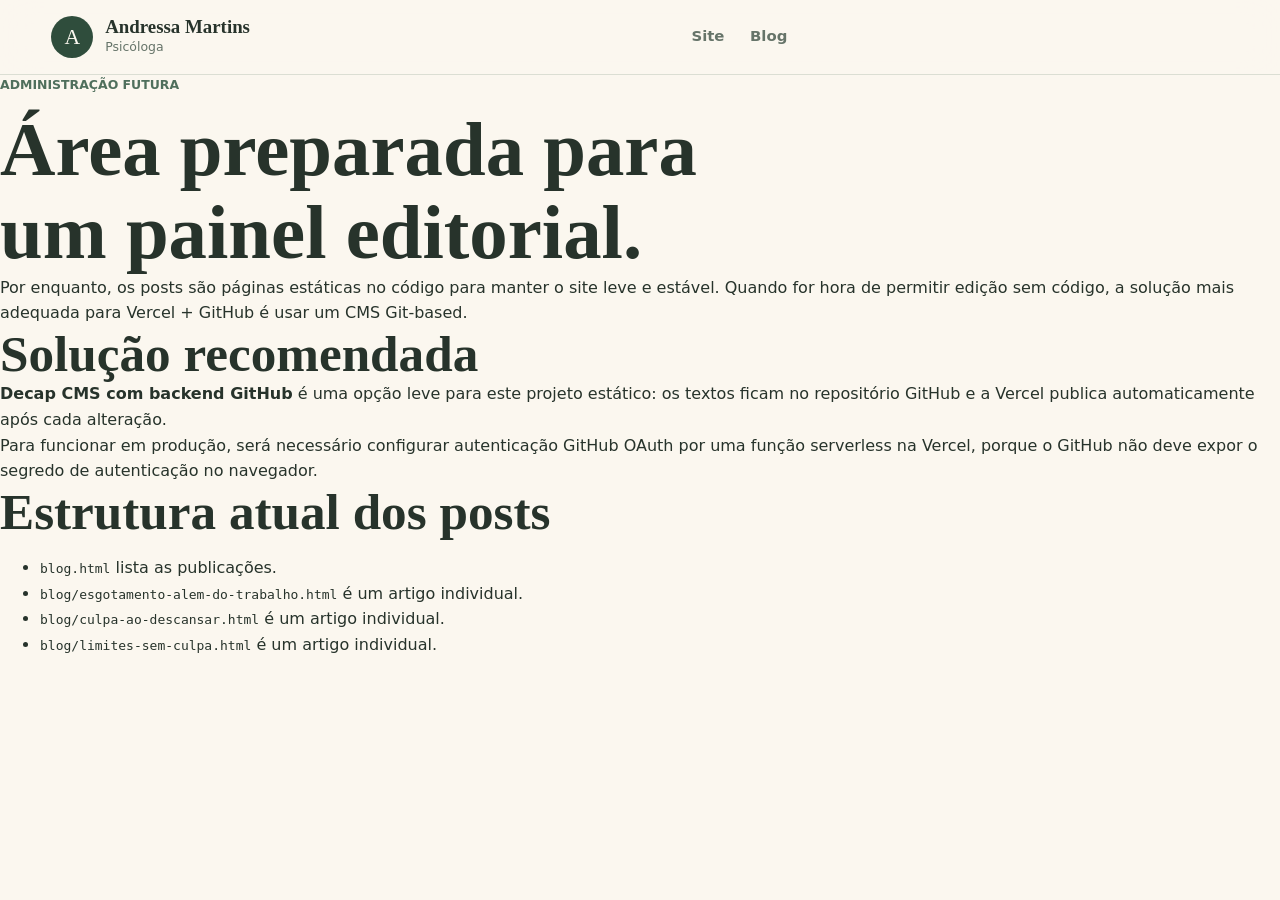
==== admin/index.html @ 818f8192 "Acrescentando blog" ====
<!doctype html>
<html lang="pt-BR">
  <head>
    <meta charset="utf-8">
    <meta name="viewport" content="width=device-width, initial-scale=1">
    <meta name="robots" content="noindex">
    <title>Admin do Blog | Andressa Martins</title>
    <link rel="stylesheet" href="/styles.css">
  </head>
  <body>
    <header class="site-header">
      <a class="brand" href="/#inicio" aria-label="Andressa Psicóloga - início">
        <span class="brand-mark">A</span>
        <span><strong>Andressa Martins</strong><small>Psicóloga</small></span>
      </a>
      <nav class="site-nav" aria-label="Navegação principal">
        <a href="/">Site</a>
        <a href="/blog">Blog</a>
      </nav>
    </header>

    <main>
      <section class="admin-page">
        <p class="eyebrow">Administração futura</p>
        <h1>Área preparada para um painel editorial.</h1>
        <p>Por enquanto, os posts são páginas estáticas no código para manter o site leve e estável. Quando for hora de permitir edição sem código, a solução mais adequada para Vercel + GitHub é usar um CMS Git-based.</p>

        <div class="admin-panel">
          <h2>Solução recomendada</h2>
          <p><strong>Decap CMS com backend GitHub</strong> é uma opção leve para este projeto estático: os textos ficam no repositório GitHub e a Vercel publica automaticamente após cada alteração.</p>
          <p>Para funcionar em produção, será necessário configurar autenticação GitHub OAuth por uma função serverless na Vercel, porque o GitHub não deve expor o segredo de autenticação no navegador.</p>
        </div>

        <div class="admin-panel">
          <h2>Estrutura atual dos posts</h2>
          <ul>
            <li><code>blog.html</code> lista as publicações.</li>
            <li><code>blog/esgotamento-alem-do-trabalho.html</code> é um artigo individual.</li>
            <li><code>blog/culpa-ao-descansar.html</code> é um artigo individual.</li>
            <li><code>blog/limites-sem-culpa.html</code> é um artigo individual.</li>
          </ul>
        </div>
      </section>
    </main>
  </body>
</html>
---- styles.css ----
:root {
  --paper: #fbf7ef;
  --surface: #fffdf8;
  --sage: #8fa48b;
  --sage-deep: #4f6f5c;
  --moss: #2f4d3c;
  --sand: #e7dac9;
  --clay: #bd8065;
  --ink: #27332b;
  --muted: #667469;
  --line: rgba(79, 111, 92, 0.18);
  --shadow: 0 22px 50px rgba(65, 82, 68, 0.12);
  --radius: 8px;
  --max: 1160px;
}

* {
  box-sizing: border-box;
}

html {
  scroll-behavior: smooth;
}

body {
  margin: 0;
  background: var(--paper);
  color: var(--ink);
  font-family: system-ui, -apple-system, BlinkMacSystemFont, "Segoe UI", sans-serif;
  line-height: 1.6;
}

img {
  display: block;
  max-width: 100%;
}

a {
  color: inherit;
}

.site-header {
  position: sticky;
  top: 0;
  z-index: 20;
  display: grid;
  grid-template-columns: auto 1fr auto;
  align-items: center;
  gap: 24px;
  padding: 16px clamp(18px, 4vw, 56px);
  background: rgba(251, 247, 239, 0.9);
  border-bottom: 1px solid var(--line);
  backdrop-filter: blur(18px);
}

.brand {
  display: inline-flex;
  align-items: center;
  gap: 12px;
  text-decoration: none;
  min-width: max-content;
}

.brand-mark {
  display: grid;
  place-items: center;
  width: 42px;
  height: 42px;
  border-radius: 50%;
  background: var(--moss);
  color: var(--paper);
  font-family: Georgia, "Times New Roman", serif;
  font-size: 1.35rem;
}

.brand strong,
.brand small {
  display: block;
}

.brand strong {
  font-family: Georgia, "Times New Roman", serif;
  font-size: 1.18rem;
  line-height: 1.05;
}

.brand small {
  color: var(--muted);
  font-size: 0.78rem;
}

.site-nav {
  display: flex;
  justify-content: center;
  align-items: center;
  gap: clamp(12px, 2vw, 28px);
}

.site-nav a {
  color: var(--muted);
  font-size: 0.93rem;
  font-weight: 600;
  text-decoration: none;
  white-space: nowrap;
}

.site-nav a:hover,
.site-nav a.active {
  color: var(--moss);
}

.header-action {
  padding: 10px 16px;
  border: 1px solid var(--sage-deep);
  border-radius: 999px;
  color: var(--sage-deep);
  font-size: 0.9rem;
  font-weight: 700;
  text-decoration: none;
}

.nav-toggle {
  display: none;
  width: 42px;
  height: 42px;
  padding: 9px;
  border: 1px solid var(--line);
  border-radius: var(--radius);
  background: var(--surface);
}

.nav-toggle span {
  display: block;
  height: 2px;
  margin: 5px 0;
  background: var(--moss);
}

main {
  overflow: hidden;
}

.hero,
.section,
.page-hero,
.intro-band,
.split-section,
.values-section,
.process-section,
.timeline,
.faq-section,
.online-layout,
.contact-layout {
  width: min(var(--max), calc(100% - 36px));
  margin-inline: auto;
}

.section {
  scroll-margin-top: 92px;
}

.hero {
  display: grid;
  grid-template-columns: minmax(0, 0.92fr) minmax(360px, 1.08fr);
  gap: clamp(28px, 5vw, 72px);
  align-items: center;
  min-height: calc(100vh - 76px);
  padding: clamp(38px, 7vw, 84px) 0 clamp(28px, 5vw, 56px);
}

.hero-copy {
  max-width: 620px;
}

.eyebrow {
  margin: 0 0 14px;
  color: var(--sage-deep);
  font-size: 0.78rem;
  font-weight: 800;
  letter-spacing: 0;
  text-transform: uppercase;
}

h1,
h2,
h3 {
  margin: 0;
  color: var(--ink);
  line-height: 1.08;
}

h1,
h2 {
  font-family: Georgia, "Times New Roman", serif;
  font-weight: 600;
}

h1 {
  max-width: 760px;
  font-size: clamp(2.7rem, 6vw, 5.25rem);
}

h2 {
  font-size: clamp(2rem, 4vw, 3.2rem);
}

h3 {
  font-size: 1.08rem;
}

p {
  margin: 0;
}

.hero-text,
.page-hero p {
  max-width: 640px;
  margin-top: 24px;
  color: var(--muted);
  font-size: clamp(1.02rem, 2vw, 1.2rem);
}

.hero-actions {
  display: flex;
  flex-wrap: wrap;
  gap: 12px;
  margin-top: 32px;
}

.button {
  display: inline-flex;
  align-items: center;
  justify-content: center;
  min-height: 48px;
  padding: 13px 20px;
  border-radius: 999px;
  border: 1px solid transparent;
  font-weight: 800;
  text-decoration: none;
  cursor: pointer;
}

.button.primary {
  background: var(--moss);
  color: var(--surface);
}

.button.secondary {
  border-color: var(--line);
  color: var(--moss);
  background: rgba(255, 253, 248, 0.68);
}

.hero-media {
  position: relative;
  min-height: 360px;
}

.hero-media img {
  width: 100%;
  min-height: 360px;
  max-height: 680px;
  object-fit: cover;
  border-radius: var(--radius);
  box-shadow: var(--shadow);
}

.intro-band {
  padding: clamp(48px, 8vw, 90px) 0;
  border-top: 1px solid var(--line);
}

.section-heading {
  display: grid;
  grid-template-columns: 0.62fr 1fr;
  gap: clamp(24px, 5vw, 80px);
  align-items: start;
  margin-bottom: 34px;
}

.signal-grid,
.values-section {
  display: grid;
  grid-template-columns: repeat(3, 1fr);
  gap: 16px;
}

.signal-grid article,
.values-section article,
.check-panel,
.contact-panel,
.contact-form,
.timeline article,
details {
  border: 1px solid var(--line);
  border-radius: var(--radius);
  background: rgba(255, 253, 248, 0.74);
}

.signal-grid article,
.values-section article {
  padding: 24px;
}

.signal-grid p,
.values-section p,
.prose,
.check-panel,
.contact-panel,
.timeline p,
details p {
  color: var(--muted);
}

.signal-grid h3,
.values-section h3 {
  margin-bottom: 12px;
}

.split-section {
  display: grid;
  grid-template-columns: 0.88fr 1fr;
  gap: clamp(28px, 6vw, 86px);
  padding: clamp(54px, 8vw, 104px) 0;
}

.prose {
  font-size: 1.05rem;
}

.prose p + p {
  margin-top: 18px;
}

.text-link {
  display: inline-flex;
  margin-top: 24px;
  color: var(--sage-deep);
  font-weight: 800;
  text-decoration: none;
  border-bottom: 2px solid currentColor;
}

.page-hero {
  padding: clamp(64px, 9vw, 112px) 0 clamp(34px, 6vw, 64px);
}

.page-hero.compact {
  max-width: 900px;
  margin-left: max(18px, calc((100% - var(--max)) / 2));
}

.page-hero h1 {
  font-size: clamp(2.45rem, 5vw, 4.6rem);
}

.values-section {
  padding-bottom: clamp(54px, 8vw, 94px);
}

.note {
  padding: 16px 18px;
  border-left: 3px solid var(--clay);
  background: rgba(189, 128, 101, 0.1);
  color: var(--ink);
}

.timeline {
  display: grid;
  gap: 16px;
  padding: 24px 0 0;
}

.timeline article {
  display: grid;
  grid-template-columns: 72px 0.45fr 1fr;
  gap: 24px;
  align-items: center;
  padding: 26px;
}

.timeline span {
  color: var(--clay);
  font-family: Georgia, "Times New Roman", serif;
  font-size: 2rem;
  font-weight: 600;
}

.timeline h2 {
  font-size: clamp(1.5rem, 3vw, 2.1rem);
}

.faq-section {
  padding: clamp(52px, 7vw, 84px) 0;
}

.faq-list {
  display: grid;
  gap: 12px;
}

details {
  padding: 18px 22px;
}

summary {
  color: var(--ink);
  cursor: pointer;
  font-weight: 800;
}

details p {
  margin-top: 12px;
}

.online-layout,
.contact-layout {
  display: grid;
  grid-template-columns: minmax(0, 1fr) 360px;
  gap: clamp(22px, 5vw, 60px);
  align-items: start;
  padding: clamp(54px, 8vw, 90px) 0 clamp(42px, 7vw, 74px);
  border-top: 1px solid var(--line);
}

.online-layout .prose {
  max-width: 760px;
}

.online-layout h2,
.contact-panel h2 {
  margin-bottom: 18px;
  font-size: clamp(1.8rem, 3vw, 2.6rem);
}

.check-panel,
.contact-panel {
  padding: 26px;
}

.check-panel ul {
  display: grid;
  gap: 10px;
  padding-left: 20px;
  margin: 18px 0 0;
}

.contact-form {
  display: grid;
  gap: 18px;
  padding: 26px;
  margin-top: 26px;
}

.contact-intro {
  max-width: 680px;
  margin-top: 18px;
  color: var(--muted);
  font-size: 1.05rem;
}

label {
  display: grid;
  gap: 8px;
  color: var(--moss);
  font-weight: 800;
}

input,
textarea {
  width: 100%;
  border: 1px solid var(--line);
  border-radius: var(--radius);
  background: var(--surface);
  color: var(--ink);
  font: inherit;
  padding: 13px 14px;
}

textarea {
  resize: vertical;
}

.contact-panel dl {
  display: grid;
  gap: 18px;
  margin: 24px 0 0;
}

.contact-panel dt {
  color: var(--moss);
  font-weight: 800;
}

.contact-panel dd {
  margin: 4px 0 0;
}

.contact-panel a {
  color: var(--sage-deep);
  font-weight: 700;
  text-decoration: none;
}

.site-footer {
  padding: 26px clamp(18px, 4vw, 56px);
  border-top: 1px solid var(--line);
  color: var(--muted);
}

.site-footer p {
  display: flex;
  flex-wrap: wrap;
  justify-content: center;
  gap: 8px 12px;
  margin: 0;
  text-align: center;
}

.site-footer strong {
  color: var(--ink);
}

.site-footer span::before {
  content: "•";
  margin-right: 12px;
  color: var(--sage-deep);
}

.process-list.clean {
  display: grid;
  gap: 2rem;
}

.process-item {
  display: grid;
  grid-template-columns: 80px 220px 1fr;
  gap: 1.5rem;
  padding: 1.5rem 0;
  border-bottom: 1px solid rgba(43, 64, 52, 0.18);
}

.process-item span {
  font-size: 1.6rem;
  font-weight: 700;
}

.process-item h3 {
  margin: 0;
}

.process-item p {
  margin: 0;
}

.about-media img {
  width: 100%;
  max-height: 620px;
  object-fit: cover;
  border-radius: var(--radius);
  box-shadow: var(--shadow);
}

.floating-whatsapp {
  position: fixed;
  right: 18px;
  bottom: 18px;
  z-index: 30;
  display: grid;
  place-items: center;
  width: 58px;
  height: 58px;
  border-radius: 50%;
  background: var(--moss);
  color: var(--surface);
  font-weight: 900;
  text-decoration: none;
  box-shadow: 0 14px 32px rgba(47, 77, 60, 0.25);
}

.floating-whatsapp svg {
  width: 31px;
  height: 31px;
  fill: currentColor;
}

@media (max-width: 768px) {
  html {
    scroll-padding-top: 74px;
  }

  body {
    font-size: 15px;
  }

  .site-header {
    grid-template-columns: 1fr auto;
    gap: 12px;
    padding: 12px 16px;
  }

  .brand {
    min-width: 0;
  }

  .brand-mark {
    width: 38px;
    height: 38px;
    font-size: 1.16rem;
    flex: 0 0 auto;
  }

  .brand strong {
    font-size: 1rem;
  }

  .brand small {
    font-size: 0.72rem;
  }

  .nav-toggle {
    display: block;
    justify-self: end;
  }

  .site-nav,
  .header-action {
    display: none;
  }

  .site-header.nav-open .site-nav {
    grid-column: 1 / -1;
    display: grid;
    justify-content: stretch;
    gap: 0;
    padding-top: 10px;
  }

  .site-header.nav-open .site-nav a {
    padding: 12px 0;
    border-top: 1px solid var(--line);
    color: var(--moss);
    font-size: 0.95rem;
  }

  .hero,
  .section,
  .page-hero,
  .intro-band,
  .split-section,
  .values-section,
  .process-section,
  .timeline,
  .faq-section,
  .online-layout,
  .contact-layout {
    width: min(100% - 32px, var(--max));
  }

  .section {
    scroll-margin-top: 78px;
  }

  .hero {
    grid-template-columns: 1fr;
    min-height: auto;
    gap: 26px;
    padding: 34px 0 42px;
  }

  .hero-copy {
    max-width: none;
  }

  h1 {
    font-size: 2.35rem;
    line-height: 1.06;
  }

  h2,
  .page-hero h1 {
    font-size: 2rem;
    line-height: 1.12;
  }

  h3 {
    font-size: 1rem;
  }

  .eyebrow {
    margin-bottom: 10px;
    font-size: 0.72rem;
  }

  .hero-text,
  .page-hero p,
  .prose,
  .contact-intro {
    font-size: 0.98rem;
  }

  .hero-text,
  .page-hero p {
    margin-top: 18px;
  }

  .hero-actions {
    flex-direction: column;
    gap: 10px;
    margin-top: 24px;
  }

  .button,
  .hero-actions .button,
  .contact-form .button {
    width: 100%;
  }

  .button {
    min-height: 46px;
    padding: 12px 16px;
    font-size: 0.94rem;
    text-align: center;
  }

  .hero-media,
  .hero-media img {
    min-height: 0;
  }

  .hero-media img {
    width: 100%;
    height: clamp(300px, 78vw, 460px);
    object-fit: cover;
    object-position: center top;
  }

  .intro-band,
  .split-section,
  .faq-section,
  .online-layout,
  .contact-layout {
    padding: 42px 0;
  }

  .section-heading,
  .split-section,
  .online-layout,
  .contact-layout {
    grid-template-columns: 1fr;
    gap: 22px;
  }

  .section-heading {
    margin-bottom: 24px;
  }

  .signal-grid,
  .values-section {
    grid-template-columns: 1fr;
    gap: 12px;
  }

  .signal-grid article,
  .values-section article,
  .check-panel,
  .contact-panel,
  .contact-form,
  details {
    padding: 18px;
  }

  .values-section {
    padding-bottom: 42px;
  }

  .about-media img {
    max-height: none;
    height: clamp(300px, 88vw, 520px);
    object-position: center top;
  }

  .process-list.clean {
    gap: 0;
  }

  .process-item {
    grid-template-columns: 46px 1fr;
    gap: 8px 14px;
    padding: 18px 0;
  }

  .process-item span {
    grid-row: span 2;
    font-size: 1.28rem;
    line-height: 1.1;
  }

  .process-item p {
    color: var(--muted);
  }

  .timeline {
    gap: 12px;
    padding-top: 8px;
  }

  .timeline article {
    grid-template-columns: 46px 1fr;
    gap: 8px 14px;
    padding: 18px;
  }

  .timeline span {
    grid-row: span 2;
    font-size: 1.55rem;
  }

  .timeline p {
    grid-column: 2;
  }

  summary {
    line-height: 1.35;
  }

  .check-panel ul,
  .contact-panel dl {
    margin-top: 14px;
  }

  .contact-form {
    gap: 14px;
    margin-top: 20px;
  }

  input,
  textarea {
    padding: 12px 13px;
  }

  .page-hero {
    padding: 42px 0 28px;
  }

  .page-hero.compact {
    margin-inline: auto;
  }

  .site-footer {
    padding: 22px 18px 82px;
    font-size: 0.92rem;
  }

  .site-footer p {
    justify-content: flex-start;
    text-align: left;
  }

  .floating-whatsapp {
    right: 14px;
    bottom: 14px;
    width: 52px;
    height: 52px;
  }
}

@media (max-width: 560px) {
  .hero,
  .section,
  .page-hero,
  .intro-band,
  .split-section,
  .values-section,
  .process-section,
  .timeline,
  .faq-section,
  .online-layout,
  .contact-layout {
    width: min(100% - 28px, var(--max));
  }

  h1 {
    font-size: 2.05rem;
  }

  h2,
  .page-hero h1 {
    font-size: 1.72rem;
  }

  .hero {
    padding-top: 28px;
  }

  .hero-media img {
    height: clamp(280px, 92vw, 420px);
  }

  .process-item {
    grid-template-columns: 1fr;
    gap: 8px;
  }

  .process-item span {
    grid-row: auto;
  }

  .timeline article {
    grid-template-columns: 1fr;
  }

  .timeline span {
    grid-row: auto;
  }

  .timeline p {
    grid-column: auto;
  }
}
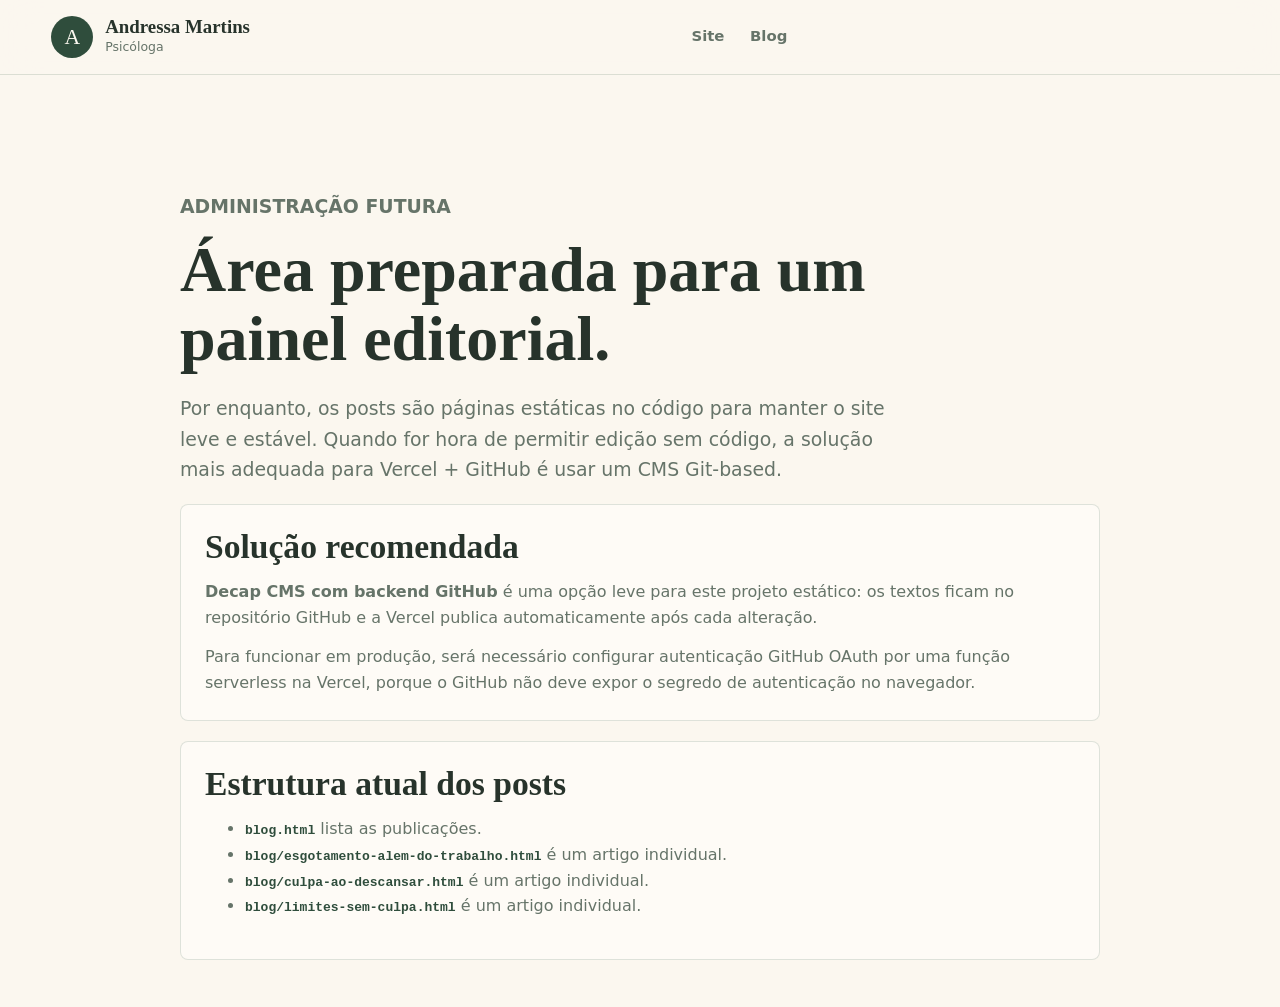
==== commit a4e4c0a0: "Acrescentando blog" ====
--- a/admin/index.html
+++ b/admin/index.html
@@ -13,6 +13,11 @@
         <span class="brand-mark">A</span>
         <span><strong>Andressa Martins</strong><small>Psicóloga</small></span>
       </a>
+      <button class="nav-toggle" type="button" aria-label="Abrir menu" aria-expanded="false">
+        <span></span>
+        <span></span>
+        <span></span>
+      </button>
       <nav class="site-nav" aria-label="Navegação principal">
         <a href="/">Site</a>
         <a href="/blog">Blog</a>
@@ -42,5 +47,6 @@
         </div>
       </section>
     </main>
+    <script src="/script.js"></script>
   </body>
 </html>
--- a/styles.css
+++ b/styles.css
@@ -143,6 +143,10 @@
 .hero,
 .section,
 .page-hero,
+.blog-hero,
+.blog-list,
+.article-page,
+.admin-page,
 .intro-band,
 .split-section,
 .values-section,
@@ -354,6 +358,133 @@
   font-size: clamp(2.45rem, 5vw, 4.6rem);
 }
 
+.blog-hero,
+.admin-page {
+  padding: clamp(58px, 8vw, 96px) 0 clamp(28px, 5vw, 48px);
+}
+
+.blog-hero {
+  max-width: 920px;
+  margin-left: max(18px, calc((100% - var(--max)) / 2));
+}
+
+.blog-hero h1,
+.admin-page h1,
+.article-page h1 {
+  font-size: clamp(2.45rem, 5vw, 4.6rem);
+}
+
+.blog-hero p:not(.eyebrow),
+.admin-page > p,
+.article-lead {
+  max-width: 720px;
+  margin-top: 20px;
+  color: var(--muted);
+  font-size: clamp(1.02rem, 2vw, 1.18rem);
+}
+
+.blog-list {
+  display: grid;
+  grid-template-columns: repeat(3, 1fr);
+  gap: 16px;
+  padding-bottom: clamp(54px, 8vw, 94px);
+}
+
+.blog-card,
+.admin-panel {
+  border: 1px solid var(--line);
+  border-radius: var(--radius);
+  background: rgba(255, 253, 248, 0.74);
+}
+
+.blog-card {
+  display: flex;
+  flex-direction: column;
+  padding: 24px;
+}
+
+.post-meta {
+  display: flex;
+  flex-wrap: wrap;
+  gap: 8px;
+  margin-bottom: 16px;
+  color: var(--sage-deep);
+  font-size: 0.82rem;
+  font-weight: 800;
+}
+
+.post-meta span + span::before {
+  content: "•";
+  margin-right: 8px;
+  color: var(--clay);
+}
+
+.blog-card h2 {
+  font-size: clamp(1.65rem, 3vw, 2.1rem);
+}
+
+.blog-card p {
+  margin-top: 14px;
+  color: var(--muted);
+}
+
+.blog-card .button {
+  width: fit-content;
+  min-height: 42px;
+  margin-top: auto;
+  padding: 10px 15px;
+}
+
+.article-page {
+  max-width: 820px;
+  padding: clamp(54px, 8vw, 92px) 0 clamp(58px, 8vw, 96px);
+}
+
+.article-page .post-meta {
+  margin-top: 24px;
+}
+
+.article-page p:not(.article-lead) {
+  margin-top: 20px;
+  color: var(--muted);
+  font-size: 1.06rem;
+}
+
+.back-link {
+  color: var(--sage-deep);
+  font-weight: 800;
+  text-decoration: none;
+  border-bottom: 2px solid currentColor;
+}
+
+.admin-page {
+  max-width: 920px;
+}
+
+.admin-panel {
+  margin-top: 20px;
+  padding: 24px;
+}
+
+.admin-panel h2 {
+  font-size: clamp(1.55rem, 3vw, 2.1rem);
+}
+
+.admin-panel p,
+.admin-panel li {
+  color: var(--muted);
+}
+
+.admin-panel p,
+.admin-panel ul {
+  margin-top: 14px;
+}
+
+.admin-panel code {
+  color: var(--moss);
+  font-weight: 700;
+}
+
 .values-section {
   padding-bottom: clamp(54px, 8vw, 94px);
 }
@@ -646,6 +777,10 @@
   .hero,
   .section,
   .page-hero,
+  .blog-hero,
+  .blog-list,
+  .article-page,
+  .admin-page,
   .intro-band,
   .split-section,
   .values-section,
@@ -756,13 +891,16 @@
   }
 
   .signal-grid,
-  .values-section {
+  .values-section,
+  .blog-list {
     grid-template-columns: 1fr;
     gap: 12px;
   }
 
   .signal-grid article,
   .values-section article,
+  .blog-card,
+  .admin-panel,
   .check-panel,
   .contact-panel,
   .contact-form,
@@ -776,8 +914,9 @@
 
   .about-media img {
     max-height: none;
-    height: clamp(300px, 88vw, 520px);
-    object-position: center top;
+    height: clamp(340px, 100vw, 560px);
+    object-position: center 28%;
+    border-radius: 14px;
   }
 
   .process-list.clean {
@@ -786,17 +925,26 @@
 
   .process-item {
     grid-template-columns: 46px 1fr;
-    gap: 8px 14px;
+    gap: 8px 12px;
     padding: 18px 0;
+    align-items: baseline;
   }
 
   .process-item span {
-    grid-row: span 2;
+    grid-column: 1;
+    grid-row: 1;
     font-size: 1.28rem;
     line-height: 1.1;
   }
 
+  .process-item h3 {
+    grid-column: 2;
+    grid-row: 1;
+  }
+
   .process-item p {
+    grid-column: 2;
+    grid-row: 2;
     color: var(--muted);
   }
 
@@ -845,6 +993,29 @@
 
   .page-hero.compact {
     margin-inline: auto;
+  }
+
+  .blog-hero {
+    margin-inline: auto;
+    padding: 42px 0 28px;
+  }
+
+  .blog-hero h1,
+  .admin-page h1,
+  .article-page h1 {
+    font-size: 2rem;
+  }
+
+  .blog-list {
+    padding-bottom: 42px;
+  }
+
+  .blog-card .button {
+    width: 100%;
+  }
+
+  .article-page {
+    padding: 42px 0 52px;
   }
 
   .site-footer {
@@ -869,6 +1040,10 @@
   .hero,
   .section,
   .page-hero,
+  .blog-hero,
+  .blog-list,
+  .article-page,
+  .admin-page,
   .intro-band,
   .split-section,
   .values-section,
@@ -889,6 +1064,12 @@
     font-size: 1.72rem;
   }
 
+  .blog-hero h1,
+  .admin-page h1,
+  .article-page h1 {
+    font-size: 1.92rem;
+  }
+
   .hero {
     padding-top: 28px;
   }
@@ -897,15 +1078,6 @@
     height: clamp(280px, 92vw, 420px);
   }
 
-  .process-item {
-    grid-template-columns: 1fr;
-    gap: 8px;
-  }
-
-  .process-item span {
-    grid-row: auto;
-  }
-
   .timeline article {
     grid-template-columns: 1fr;
   }
